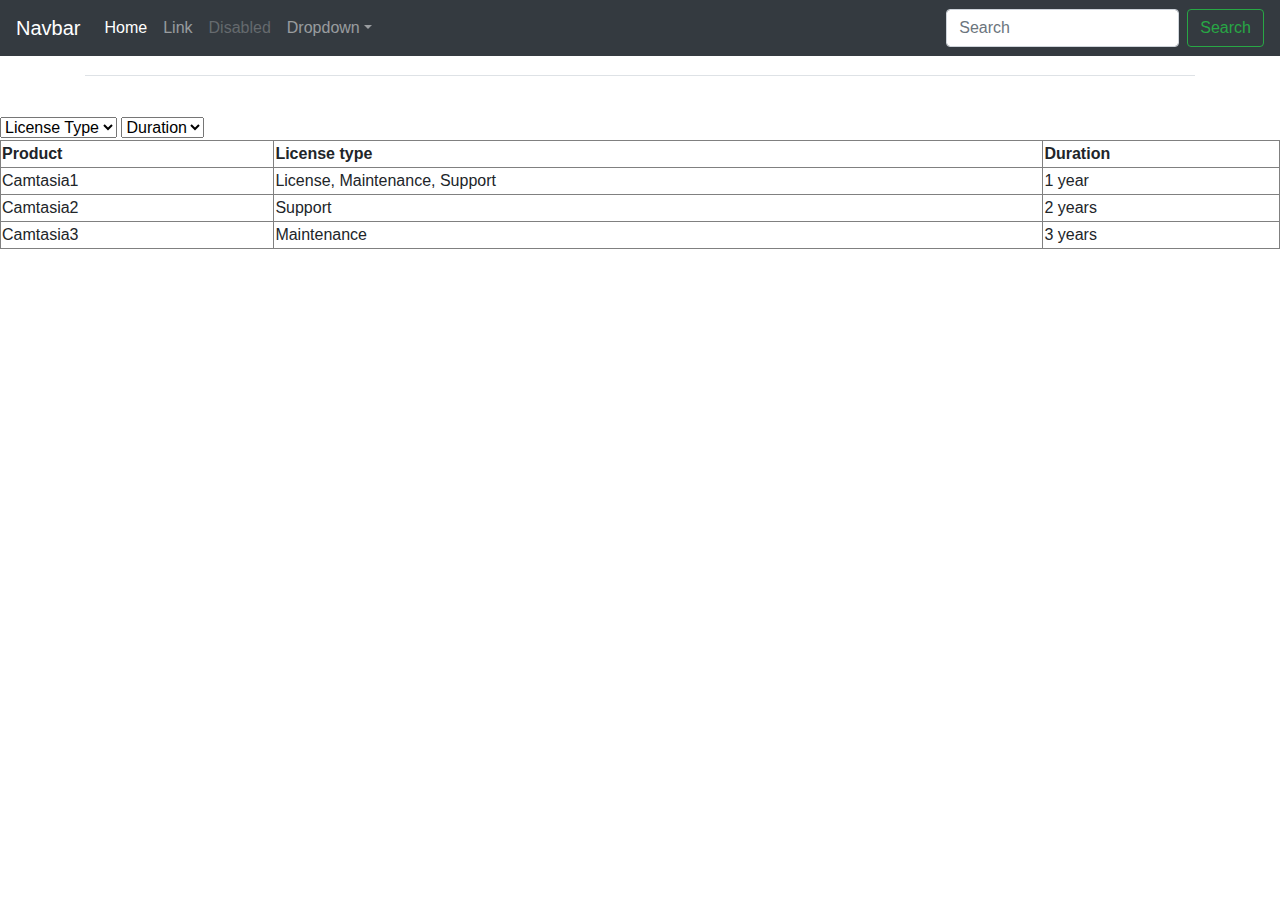
==== page2.html @ 84aade94 "index changed" ====
<!doctype html>
<html lang="en">
  <head>
    <meta charset="utf-8">
    <meta name="viewport" content="width=device-width, initial-scale=1, shrink-to-fit=no">
    <meta name="description" content="">
    <meta name="author" content="">
    <link rel="icon" href="/docs/4.0/assets/img/favicons/favicon.ico">

    <title>Starter Template for Bootstrap</title>

    <link rel="canonical" href="https://getbootstrap.com/docs/4.0/examples/starter-template/">

    <!-- Bootstrap core CSS -->
    <link rel="stylesheet" href="https://cdn.jsdelivr.net/npm/bootstrap@4.0.0/dist/css/bootstrap.min.css" integrity="sha384-Gn5384xqQ1aoWXA+058RXPxPg6fy4IWvTNh0E263XmFcJlSAwiGgFAW/dAiS6JXm" crossorigin="anonymous">

    <!-- Custom styles for this template -->
    <link href="starter-template.css" rel="stylesheet">
  </head>

  <body>

    <nav class="navbar navbar-expand-md navbar-dark bg-dark fixed-top">
      <a class="navbar-brand" href="#">Navbar</a>
      <button class="navbar-toggler" type="button" data-toggle="collapse" data-target="#navbarsExampleDefault" aria-controls="navbarsExampleDefault" aria-expanded="false" aria-label="Toggle navigation">
        <span class="navbar-toggler-icon"></span>
      </button>

      <div class="collapse navbar-collapse" id="navbarsExampleDefault">
        <ul class="navbar-nav mr-auto">
          <li class="nav-item active">
            <a class="nav-link" href="#">Home <span class="sr-only">(current)</span></a>
          </li>
          <li class="nav-item">
            <a class="nav-link" href="#">Link</a>
          </li>
          <li class="nav-item">
            <a class="nav-link disabled" href="#">Disabled</a>
          </li>
          <li class="nav-item dropdown">
            <a class="nav-link dropdown-toggle" href="http://example.com" id="dropdown01" data-toggle="dropdown" aria-haspopup="true" aria-expanded="false">Dropdown</a>
            <div class="dropdown-menu" aria-labelledby="dropdown01">
              <a class="dropdown-item" href="#">Action</a>
              <a class="dropdown-item" href="#">Another action</a>
              <a class="dropdown-item" href="#">Something else here</a>
            </div>
          </li>
        </ul>
        <form class="form-inline my-2 my-lg-0">
          <input class="form-control mr-sm-2" type="text" placeholder="Search" aria-label="Search">
          <button class="btn btn-outline-success my-2 my-sm-0" type="submit">Search</button>
        </form>
      </div>
    </nav>

    <main role="main" class="container">

      <div class="starter-template">
<table class="table table-hover">
    <thead>
        <th></th><th></th><th></th>
    </thead>
    
    <tbody>
        <tr data-toggle="collapse" data-target="#accordion" class="clickable">
            <td>Some Stuff</td>
            <td>Some more stuff</td>
            <td>And some more</td>
        </tr>
        <tr>
            <td colspan="3">
                <div id="accordion" class="collapse">Hidden by default</div>
            </td>
        </tr>
    </tbody>
</table>
      </div>

    </main><!-- /.container -->

    <!-- Bootstrap core JavaScript
    ================================================== -->
    <!-- Placed at the end of the document so the pages load faster -->
   <script src="https://code.jquery.com/jquery-3.2.1.slim.min.js" integrity="sha384-KJ3o2DKtIkvYIK3UENzmM7KCkRr/rE9/Qpg6aAZGJwFDMVNA/GpGFF93hXpG5KkN" crossorigin="anonymous"></script>
<script src="https://cdn.jsdelivr.net/npm/popper.js@1.12.9/dist/umd/popper.min.js" integrity="sha384-ApNbgh9B+Y1QKtv3Rn7W3mgPxhU9K/ScQsAP7hUibX39j7fakFPskvXusvfa0b4Q" crossorigin="anonymous"></script>
<script src="https://cdn.jsdelivr.net/npm/bootstrap@4.0.0/dist/js/bootstrap.min.js" integrity="sha384-JZR6Spejh4U02d8jOt6vLEHfe/JQGiRRSQQxSfFWpi1MquVdAyjUar5+76PVCmYl" crossorigin="anonymous"></script><script src="https://code.jquery.com/jquery-3.2.1.slim.min.js" integrity="sha384-KJ3o2DKtIkvYIK3UENzmM7KCkRr/rE9/Qpg6aAZGJwFDMVNA/GpGFF93hXpG5KkN" crossorigin="anonymous"></script>
<script src="https://cdn.jsdelivr.net/npm/popper.js@1.12.9/dist/umd/popper.min.js" integrity="sha384-ApNbgh9B+Y1QKtv3Rn7W3mgPxhU9K/ScQsAP7hUibX39j7fakFPskvXusvfa0b4Q" crossorigin="anonymous"></script>
<script src="https://cdn.jsdelivr.net/npm/bootstrap@4.0.0/dist/js/bootstrap.min.js" integrity="sha384-JZR6Spejh4U02d8jOt6vLEHfe/JQGiRRSQQxSfFWpi1MquVdAyjUar5+76PVCmYl" crossorigin="anonymous"></script>
  </body>
</html>

   <!-- IE Support -->
   <script>
     if (/MSIE \d|Trident.*rv:/.test(navigator.userAgent)) document.write('<script src="./assets/vendor/babel-polyfill/dist/polyfill.js"><\/script>');
   </script>

  
   <!-- JS Plugins Init. -->
  <script>
    $(document).on('ready', function () {
      // INITIALIZATION OF HEADER
      // =======================================================
      var header = new HSHeader($('#header')).init();

      // INITIALIZATION OF MEGA MENU
      // =======================================================
      var megaMenu = new HSMegaMenu($('.js-mega-menu'), {
        desktop: {
          position: 'left'
        }
      }).init();

      // INITIALIZATION OF TEXT ANIMATION (TYPING)
      // =======================================================
      var typed = $.HSCore.components.HSTyped.init(".js-text-animation");

      // INITIALIZATION OF SLICK CAROUSEL
      // =======================================================
      $('.js-slick-carousel').each(function() {
        var slickCarousel = $.HSCore.components.HSSlickCarousel.init($(this));
      });

      // INITIALIZATION OF UNFOLD
      // =======================================================
      var unfold = new HSUnfold('.js-hs-unfold-invoker').init();

      // INITIALIZATION OF UNFOLD
      // =======================================================
      $('.js-hs-search-unfold-invoker').each(function() {
        var searchUnfold = new HSUnfold($(this), {
          afterOpen: function() {
            $('#searchSlideDownControl').focus();
          }
        }).init();
      });

      // INITIALIZATION OF AOS
      // =======================================================
      AOS.init({
        duration: 650,
        once: true
      });

      // INITIALIZATION OF FORM VALIDATION
      // =======================================================
      $('.js-validate').each(function() {
        $.HSCore.components.HSValidation.init($(this), {
          rules: {
            confirmPassword: {
              equalTo: '#signupPassword'
            }
          }
        });
      });

      // INITIALIZATION OF SHOW ANIMATIONS
      // =======================================================
      $('.js-animation-link').each(function () {
        var showAnimation = new HSShowAnimation($(this)).init();
      });

      // INITIALIZATION OF FANCYBOX
      // =======================================================
      $('.js-fancybox').each(function () {
        var fancybox = $.HSCore.components.HSFancyBox.init($(this));
      });

      // INITIALIZATION OF COUNTER
      // =======================================================
      $('.js-counter').each(function() {
        var counter = new HSCounter($(this)).init();
      });
    
      // INITIALIZATION OF GO TO
      // =======================================================
      $('.js-go-to').each(function () {
        var goTo = new HSGoTo($(this)).init();
      });

      // INITIALIZATION OF KUTE.JS
      //=========================================================
      var morphTween1 = KUTE.fromTo('#Vector1', {path: '#Vector1'}, {path: '#Vector2'}, {
        duration: 2000, easing: 'easingCubicOut'
      }).start();
      var morphTween2 = KUTE.fromTo('#Vector1', {path: '#Vector2'}, {path: '#Vector3'}, {
        duration: 2000, delay: 500 , easing: 'easingCubicOut'
      });
      var morphTween3 = KUTE.fromTo('#Vector1', {path: '#Vector3'}, {path: '#Vector4'}, {
        duration: 2000, delay: 500, easing: 'easingCubicOut'
      });
      var morphTween4 = KUTE.fromTo('#Vector1', {path: '#Vector4'}, {path: '#Vector5'}, {
        duration: 2000, delay: 500, easing: 'easingCubicOut'
      });
      var morphTween5 = KUTE.fromTo('#Vector1', {path: '#Vector5'}, {path: '#Vector1'}, {
        duration: 2000, delay: 500, easing: 'easingCubicOut'
      });

      try{
          morphTween1.chain(morphTween2);
          morphTween2.chain(morphTween3);
          morphTween3.chain(morphTween4);
          morphTween4.chain(morphTween5);
          morphTween5.chain(morphTween1);
        }catch(e){
          console.error(e+"TweenBase doesn\'t support chain method")
        }

    });
  </script>

</body>
</html>

<script type="text/javascript" src="https://ajax.googleapis.com/ajax/libs/jquery/1.8.3/jquery.min.js"></script>
<script type="text/javascript">
    $(document).ready(function () {
        $("#ddlProductName,#ddlDuration").on("change", function () {
            var ProductName = $('#ddlProductName').find("option:selected").val();
            var duration = $('#ddlDuration').find("option:selected").val();
            SearchData(ProductName, duration)
        });
    });
    function SearchData(ProductName, duration) {
        if (ProductName.toUpperCase() == 'ALL' && duration.toUpperCase() == 'ALL') {
            $('#table11 tbody tr').show();
        } else {
            $('#table11 tbody tr:has(td)').each(function () {
                var rowProductName = $.trim($(this).find('td:eq(0)').text());
                var rowduration = $.trim($(this).find('td:eq(2)').text());
                if (ProductName.toUpperCase() != 'ALL' && duration.toUpperCase() != 'ALL') {
                    if (rowProductName.toUpperCase() == ProductName.toUpperCase() && rowduration == duration) {
                        $(this).show();
                    } else {
                        $(this).hide();
                    }
                } else if ($(this).find('td:eq(0)').text() != '' || $(this).find('td:eq(0)').text() != '') {
                    if (ProductName != 'all') {
                        if (rowProductName.toUpperCase() == ProductName.toUpperCase()) {
                            $(this).show();
                        } else {
                            $(this).hide();
                        }
                    }
                    if (duration != 'all') {
                        if (rowduration == duration) {
                            $(this).show();
                        }
                        else {
                            $(this).hide();
                        }
                    }
                }
 
            });
        }
    }
</script>
<select class="cl_ProductName" id="ddlProductName">
    <option value="all">License Type </option>
    <option value="License">License</option>
    <option value="Maintenance">Maintenance</option>
    <option value="Support">Support</option>
     <option value="Camtasia1">Camtasia2</option>
</select>
<select class="cl_duration" id="ddlDuration">
    <option value="all">Duration </option>
    <option value="1 year">1 year</option>
    <option value="2 years">2 years</option>
    <option value="3 years">3 years</option>
</select>
<table style="width: 100%" id="table11" border="1">
    <tr>
        <th>Product</th>
        <th>License type</th>
        <th>Duration</th>
    </tr>
    <tr>
        <td>Camtasia1</td>
        <td>License, Maintenance, Support</td>
        <td>1 year</td>
    </tr>
    <tr>
        <td>Camtasia2</td>
        <td>Support</td>
        <td>2 years</td>
    </tr>
        <tr>
        <td>Camtasia3</td>
        <td>Maintenance</td>
        <td>3 years</td>
    </tr>
</table>
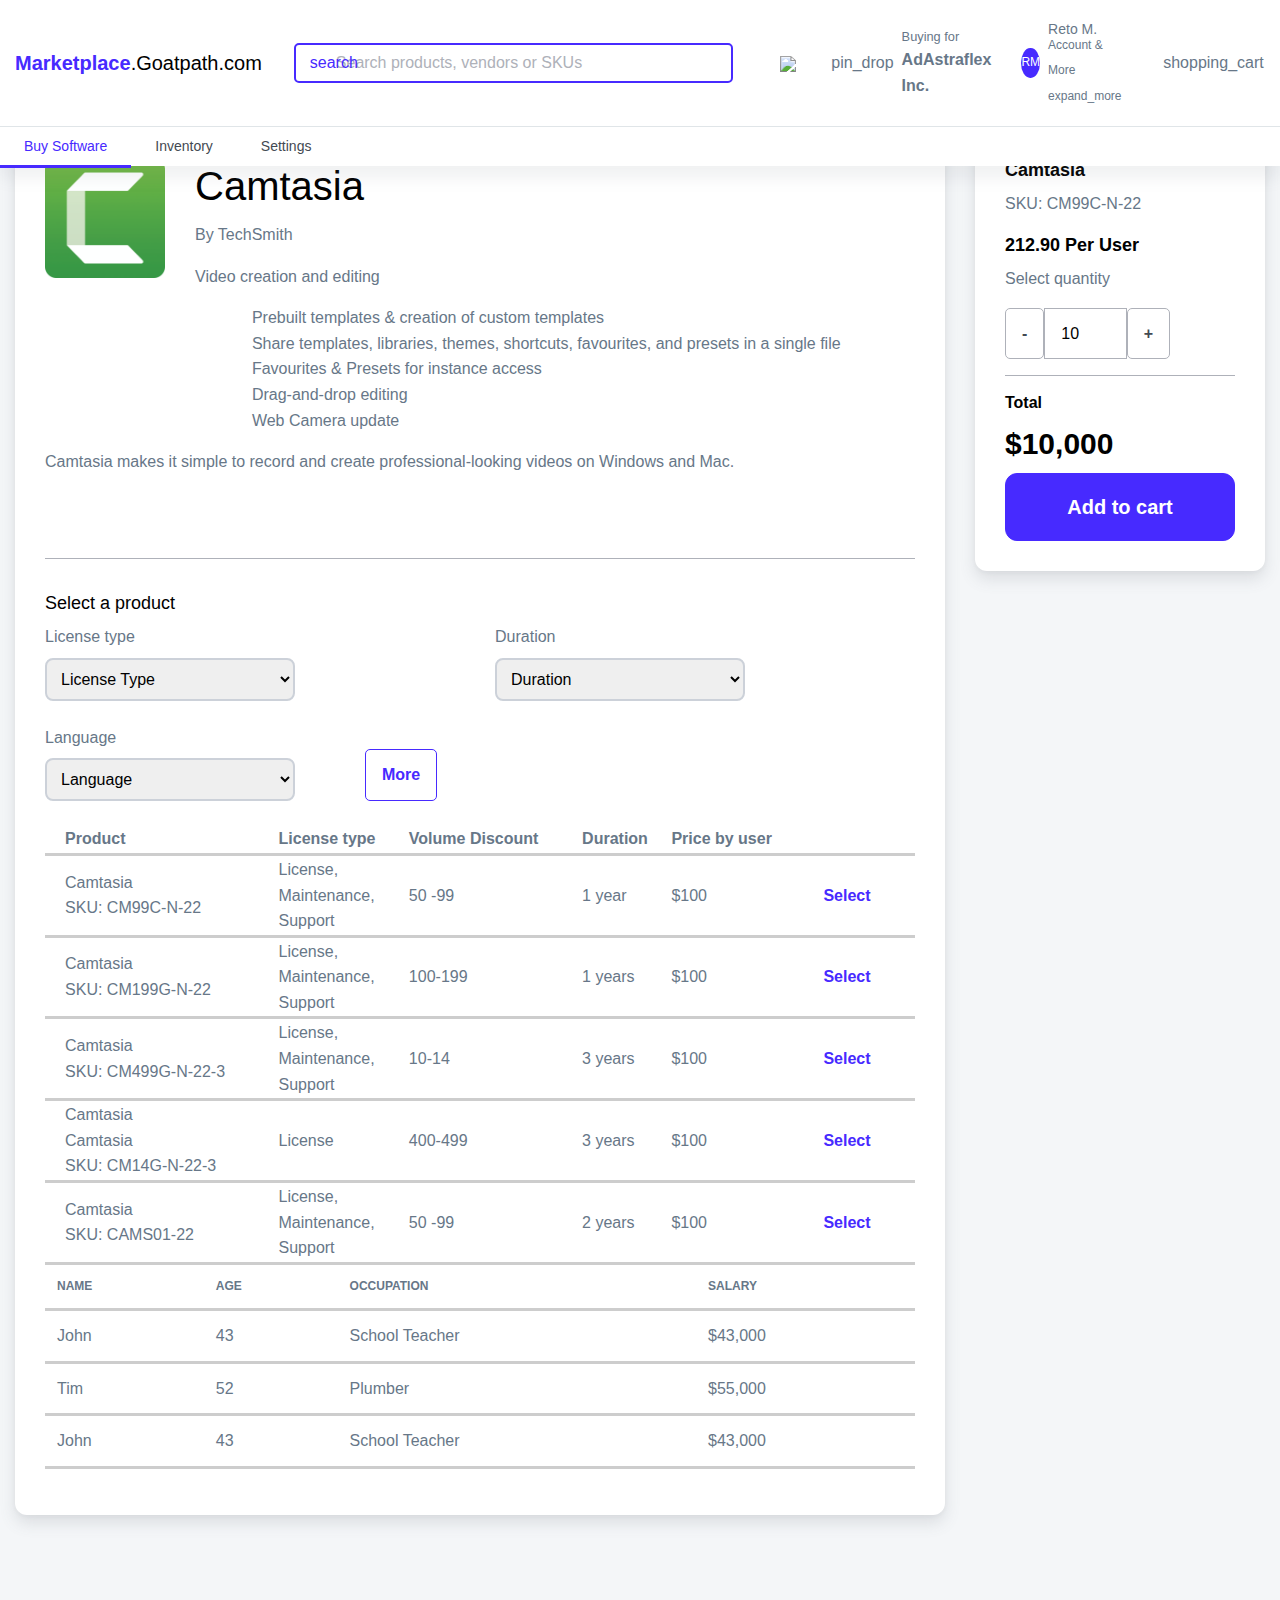
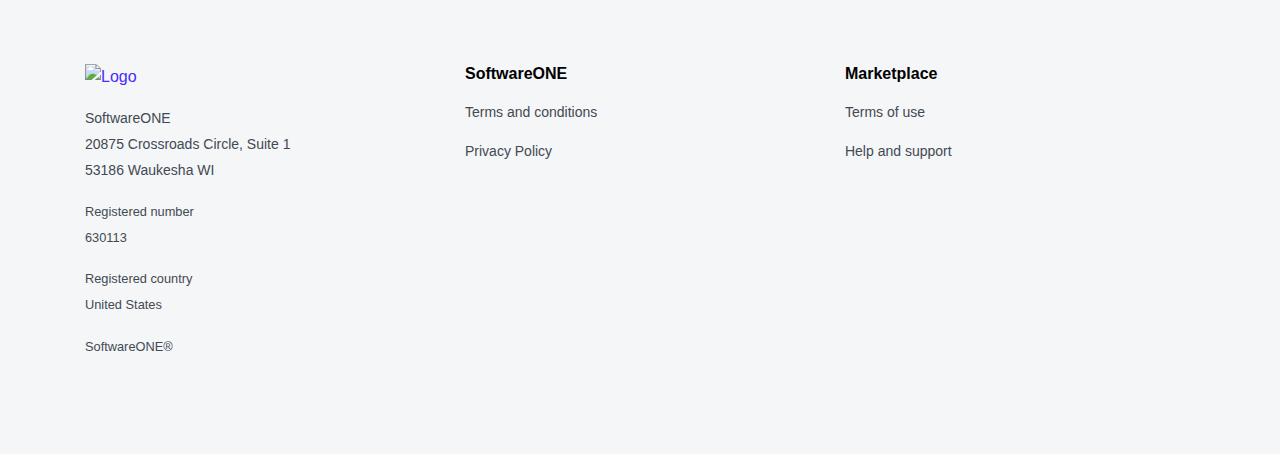
==== commit 626e9c90: "selction added" ====
--- a/page2.html
+++ b/page2.html
@@ -17,78 +17,470 @@
 
     <!-- Custom styles for this template -->
     <link href="starter-template.css" rel="stylesheet">
+      <link rel="stylesheet" href="./assets/css/cat.css">
+        <link rel="stylesheet" href="./assets/css/vendor.min.css">
+          <link rel="stylesheet" href="./assets/css/theme.min.css?v=1.0">
   </head>
 
+
   <body>
-
-    <nav class="navbar navbar-expand-md navbar-dark bg-dark fixed-top">
-      <a class="navbar-brand" href="#">Navbar</a>
-      <button class="navbar-toggler" type="button" data-toggle="collapse" data-target="#navbarsExampleDefault" aria-controls="navbarsExampleDefault" aria-expanded="false" aria-label="Toggle navigation">
-        <span class="navbar-toggler-icon"></span>
-      </button>
-
-      <div class="collapse navbar-collapse" id="navbarsExampleDefault">
-        <ul class="navbar-nav mr-auto">
-          <li class="nav-item active">
-            <a class="nav-link" href="#">Home <span class="sr-only">(current)</span></a>
-          </li>
-          <li class="nav-item">
-            <a class="nav-link" href="#">Link</a>
-          </li>
-          <li class="nav-item">
-            <a class="nav-link disabled" href="#">Disabled</a>
-          </li>
-          <li class="nav-item dropdown">
-            <a class="nav-link dropdown-toggle" href="http://example.com" id="dropdown01" data-toggle="dropdown" aria-haspopup="true" aria-expanded="false">Dropdown</a>
-            <div class="dropdown-menu" aria-labelledby="dropdown01">
-              <a class="dropdown-item" href="#">Action</a>
-              <a class="dropdown-item" href="#">Another action</a>
-              <a class="dropdown-item" href="#">Something else here</a>
+ <header id="header" class="header header-sticky-top-lg shadow-sm"
+            data-hs-header-options='{
+              "fixMoment": 1000,
+              "fixEffect": "slide"
+            }'>
+      <div class="header-section pt-2">
+  
+        <div id="logoAndNav" class="container-fluid">
+          <!-- Nav -->
+          <nav class="js-mega-menu navbar navbar-expand-lg">
+            <!-- Logo -->
+            <a class="navbar-brand" href="./index.html" aria-label="Marketplace.Goatpath.com">
+              <strong>Marketplace</strong><span class="text-dark">.Goatpath.com</span>
+            </a>
+            <!-- End Logo -->
+      
+            <!-- responsive menu -->
+            <div class="navbar-nav-wrap-content">
+              <!-- Responsive Toggle Button -->
+              <button type="button" class="navbar-toggler btn btn-icon btn-sm rounded-circle ml-2"
+                    aria-label="Toggle navigation"
+                    aria-expanded="false"
+                    aria-controls="navBar"
+                    data-toggle="collapse"
+                    data-target="#navBar">
+              <span class="navbar-toggler-default">
+                <svg width="14" height="14" viewBox="0 0 18 18" xmlns="http://www.w3.org/2000/svg">
+                  <path fill="currentColor" d="M17.4,6.2H0.6C0.3,6.2,0,5.9,0,5.5V4.1c0-0.4,0.3-0.7,0.6-0.7h16.9c0.3,0,0.6,0.3,0.6,0.7v1.4C18,5.9,17.7,6.2,17.4,6.2z M17.4,14.1H0.6c-0.3,0-0.6-0.3-0.6-0.7V12c0-0.4,0.3-0.7,0.6-0.7h16.9c0.3,0,0.6,0.3,0.6,0.7v1.4C18,13.7,17.7,14.1,17.4,14.1z"/>
+                </svg>
+              </span>
+              <span class="navbar-toggler-toggled">
+                <svg width="14" height="14" viewBox="0 0 18 18" xmlns="http://www.w3.org/2000/svg">
+                  <path fill="currentColor" d="M11.5,9.5l5-5c0.2-0.2,0.2-0.6-0.1-0.9l-1-1c-0.3-0.3-0.7-0.3-0.9-0.1l-5,5l-5-5C4.3,2.3,3.9,2.4,3.6,2.6l-1,1 C2.4,3.9,2.3,4.3,2.5,4.5l5,5l-5,5c-0.2,0.2-0.2,0.6,0.1,0.9l1,1c0.3,0.3,0.7,0.3,0.9,0.1l5-5l5,5c0.2,0.2,0.6,0.2,0.9-0.1l1-1 c0.3-0.3,0.3-0.7,0.1-0.9L11.5,9.5z"/>
+                </svg>
+              </span>
+              </button>
+              <!-- End Responsive Toggle Button -->
             </div>
-          </li>
-        </ul>
-        <form class="form-inline my-2 my-lg-0">
-          <input class="form-control mr-sm-2" type="text" placeholder="Search" aria-label="Search">
-          <button class="btn btn-outline-success my-2 my-sm-0" type="submit">Search</button>
-        </form>
+            <!-- End responsive menu -->
+        
+            <!-- Search -->
+            <div class="input-group input-group-merge mx-5">
+              <span class="input-group-prepend input-group-text">
+                <span class="material-symbols-outlined">
+                  search
+                  </span>
+              </span>
+              <input type="text" class="form-control" id="searchAppsForm" placeholder="Search products, vendors or SKUs" aria-label="Search for apps">
+            </div>
+            <!-- End Search -->
+      
+
+            <!-- Navigation -->
+            <div id="navBar" class="collapse navbar-collapse" style="min-width:500px">
+              <div class="navbar-body header-abs-top-inner">
+                <ul class="navbar-nav">
+                  <li class="navbar-nav-item">
+                    <a class="nav-link"><span class="flag-icon flag-icon-us">
+                      <img src="https://marketplace-microapps-prod.azureedge.net/swo-marketplace-header/117c302b2663440b32e1.svg" />
+                    </span></a>
+                
+                  </li>
+                  <li class="navbar-nav-item">
+                    <a class="js-hs-unfold-invoker nav-link nav-link-toggle" href="javascript:;" data-toggle="modal" data-target="#addressModal">
+                      <span class="material-symbols-outlined">pin_drop</span>
+                      <span class="ml-2">
+                        <small class="d-block">Buying for</small>
+                        <strong>AdAstraflex Inc.</strong>
+                      </span>
+                    </a>
+               
+                  </li>
+                  <li class="hs-has-sub-menu navbar-nav-item">
+                    <a id="companyMegaMenu" class="hs-mega-menu-invoker nav-link nav-link-toggle "
+                      href="javascript:;" aria-haspopup="true" aria-expanded="false" aria-labelledby="companySubMenu">
+                      <span class="avatar avatar-xs avatar-primary avatar-circle">
+                        <span class="avatar-initials">RM</span>
+                      </span>
+                      <span class="ml-2">
+                        <span class="account-name">Reto M.</span>
+                        <small class="account-link">Account & More <span class="material-symbols-outlined">
+                          expand_more
+                          </span></small>
+                      </span>
+                      </a>
+
+                    <!-- Company - Submenu -->
+                    <div id="companySubMenu" class="hs-sub-menu dropdown-menu" aria-labelledby="companyMegaMenu" style="min-width: 230px;">
+                      <a class="dropdown-item " href="./orders.html">Orders</a>
+                      <a class="dropdown-item " href="./subscriptions.html">Subscriptions</a>
+                      <a class="dropdown-item " href="./business-settings.html">Business Settings</a>
+                      <div class="dropdown-divider"></div>
+                      <a class="dropdown-item" href="./log-out.html">Log out</a>
+                    </div>
+                    <!-- End Submenu -->
+                  </li>
+                  <li class="navbar-nav-item">
+                    <a class="nav-link"> <span class="material-symbols-outlined">shopping_cart</span></a>
+                  </li>
+            
+                </ul>
+              </div>
+            </div>
+            <!-- End Navigation -->
+          </nav>
+          <!-- End Nav -->
+        </div>
+
+        <div class="mp-tab-nav">
+          <ul class="nav nav-classic">
+            <li class="nav-item">
+              <a class="nav-link active" aria-current="page" href="./index.html">Buy Software</a>
+            </li>
+            <li class="nav-item">
+              <a class="nav-link " href="./inventory.html">Inventory</a>
+            </li>
+            <li class="nav-item">
+              <a class="nav-link " href="./settings.html">Settings</a>
+            </li>
+      
+          </ul>
+        </div>
       </div>
-    </nav>
-
-    <main role="main" class="container">
-
-      <div class="starter-template">
-<table class="table table-hover">
+    </header>
+
+
+  
+  <!-- ========== END HEADER ========== -->
+
+  <!-- ========== MAIN CONTENT ========== -->
+
+  <main id="content" role="main">
+    
+        <div class="container-fluid space-top-3 space-bottom-2">
+
+
+
+<div class="row">
+    <div class = "col-9">
+       <div class="card__standard">
+      <div class="row">
+        <div class="col-sm-2">
+          <img src="assets/img/camtasia.png" class="card-logo w-100 p-15">
+        </div>
+        <div class="col-sm-10">
+          <h1 class="">Camtasia</h3>
+          <p>By TechSmith</p>
+          <p>Video creation and editing</p>
+            <ul class="fa-ul">
+    <li><i class="fas fa-check"></i> Prebuilt templates & creation of custom templates</li>
+    <li><i class="fas fa-check"></i> Share templates, libraries, themes, shortcuts, favourites, and presets in a single file</li>
+    <li><i class="fas fa-check"></i> Favourites & Presets for instance access </li>
+    <li><i class="fas fa-check"></i> Drag-and-drop editing</li>
+     <li><i class="fas fa-check"></i> Web Camera update</li>
+  </ul>
+  </div>
+  </div>
+<div class ="row">
+<div class="col-12">
+     <p>Camtasia makes it simple to record and create professional-looking videos on Windows and Mac.</p><br></br>
+     <hr></hr>
+          <h4 class="mt-5 mb-15">Select a product</h4>
+          <div class="row">
+            <div class="col-12">
+              <div class = "row" style ="align-items: center;">
+              <div class = "col">
+                  <div class="form-group">
+      <label for="">License type</label>
+<select class="cl_ProductName" id="ddlProductName">
+    <option value="all">License Type </option>
+    <option value="License">License</option>
+    <option value="Maintenance">Maintenance</option>
+    <option value="Support">Support</option>
+    <option value = "License, Maintenance, Support">License,Maintenance, Support</option>
+</select>
+    </div>
+</div>
+<div class = "col">
+    <div class="form-group">
+      <label for="">Duration</label>
+<select class="cl_duration" id="ddlDuration">
+    <option value="all">Duration </option>
+    <option value="1 year">1 year</option>
+    <option value="2 years">2 years</option>
+    <option value="3 years">3 years</option>
+        <option value="Support">Support</option>
+</select>
+    </div>
+</div>
+<div class = "col">
+    <div class="form-group">
+      <label for="">Language</label>
+<select class="cl_language" id="ddlLanguage">
+    <option value="all">Language </option>
+    <option value="Multilingual">Multilingual</option>
+    <option value="English">English</option>
+    <option value="French">French</option>
+        <option value="Spanish">Spanish</option>     
+</select>
+    </div>
+    </div>
+
+<div class = "col">
+<div class="dropdown">
+  <button type="button" class="btn btn-outline-primary" data-toggle="dropdown">
+   More
+  </button>
+  <div class="dropdown-menu">
+    <a class="dropdown-item" id="showOperatingsystem" href="#">Operating system</a>
+    <a class="dropdown-item" id="showVersion"  href="#">Version</a>
+  </div>
+</div>
+    </div>
+    <div class = "col">
+        <div class="form-group" id ="operate" style="display:none">
+      <label for="">Operating system</label>
+<select class="cl_operating" id="ddlOperating">
+    <option value="all">Language </option>
+    <option value="Multilingual">Mac</option>
+    <option value="English">Windows</option>  
+</select>
+    </div>
+    </div>
+        <div class = "col">
+            <div class="form-group" id ="version" style="display:none">
+       <label for="">Version</label>
+<select class="cl_version" id="ddlVersion">
+    <option value="all">all</option>
+    <option value="2022">2022</option>
+    <option value="2023">2023</option>  
+</select>
+    </div>
+    </div>
+</div>
+<table style="width: 100%" id="table11">
+    <tr>
+      <th></th>
+        <th>Product</th>
+        <th>License type</th>
+        <th>Volume Discount</th>
+        <th>Duration</th>
+        <th>Price by user</th>
+        <th></th>
+        <th style ="display: none">Language</th>
+        <th style ="display: none">Version</th>
+    </tr>
+    <tr>
+        <td><i class="fas fa-chevron-down"></i></td>
+        <td>Camtasia<br>SKU: CM99C-N-22</td>
+        <td>License, <br>Maintenance, <br>Support</td>
+         <td>50 -99</td>
+        <td>1 year</td>
+        <td>$100</td>
+        <td><button type="button" id ="buttontable" class="btn btn-link">Select</button></td>
+          <td  style ="display: none">English</td>
+         <td  style ="display: none">2022</td>
+    </tr>
+        <tr>
+        <td><i class="fas fa-chevron-down"></i></td>
+        <td>Camtasia<br>SKU: CM199G-N-22</td>
+        <td>License, <br>Maintenance, <br>Support</td>
+         <td>100-199</td>
+        <td>1 years</td>
+        <td>$100</td>
+        <td><button type="button" class="btn btn-link">Select</button></td>
+          <td  style ="display: none">French</td>
+              <td style ="display: none">2022</td> 
+    </tr>
+            <tr>
+        <td><i class="fas fa-chevron-down"></i></td>
+        <td>Camtasia<br>SKU: CM499G-N-22-3</td>
+        <td>License, <br>Maintenance, <br>Support</td>
+         <td>10-14</td>
+        <td>3 years</td>
+        <td>$100</td>
+        <td><button type="button" class="btn btn-link">Select</button></td>
+          <td  style ="display: none">French</td>
+              <td style ="display: none">2023</td> 
+    </tr>
+                <tr>
+        <td><i class="fas fa-chevron-down"></i></td>
+        <td>Camtasia<br>Camtasia<br>SKU: CM14G-N-22-3</td>
+        <td>License</td>
+         <td>400-499</td>
+        <td>3 years</td>
+        <td>$100</td>
+        <td><button type="button" class="btn btn-link">Select</button></td>
+          <td  style ="display: none">Spanish</td>
+              <td style ="display: none">2023</td> 
+    </tr>
+                    <tr>
+        <td><i class="fas fa-chevron-down"></i></td>
+        <td>Camtasia<br>SKU: CAMS01-22</td>
+        <td>License, <br>Maintenance, <br>Support</td>
+         <td>50 -99</td>
+        <td>2 years</td>
+        <td>$100</td>
+        <td><button type="button" class="btn btn-link">Select</button></td>
+          <td  style ="display: none">French</td>
+              <td style ="display: none">2022</td> 
+    </tr>
+</table>
+  <table id="infoTable" class="table table-fixed table-condensed">
     <thead>
-        <th></th><th></th><th></th>
+      <tr>
+        <th class="col-xs-3">Name</th>
+        <th class="col-xs-3">Age</th>
+        <th class="col-xs-6">Occupation</th>
+        <th class="col-xs-6">Salary</th>
+      </tr>
     </thead>
-    
     <tbody>
-        <tr data-toggle="collapse" data-target="#accordion" class="clickable">
-            <td>Some Stuff</td>
-            <td>Some more stuff</td>
-            <td>And some more</td>
-        </tr>
-        <tr>
-            <td colspan="3">
-                <div id="accordion" class="collapse">Hidden by default</div>
-            </td>
-        </tr>
+      <tr class="clickableRow">
+        <td class="col-xs-3">John</td>
+        <td class="col-xs-3">43</td>
+        <td class="col-xs-6">School Teacher</td>
+        <td class="col-xs-6">$43,000</td>
+      </tr>
+      <tr class="clickableRow">
+        <td class="col-xs-3">Tim</td>
+        <td class="col-xs-3">52</td>
+        <td class="col-xs-6">Plumber</td>
+        <td class="col-xs-6">$55,000</td>
+      </tr>
+      <tr class="clickableRow">
+        <td class="col-xs-3">John</td>
+        <td class="col-xs-3">43</td>
+        <td class="col-xs-6">School Teacher</td>
+        <td class="col-xs-6">$43,000</td>
+      </tr>
     </tbody>
-</table>
+  </table>
+
+
+            </div>
+          </div>
+          </div>
+          </div>
+          </div>
+</div>
+    <div class = "col-3"><div class="card__standard">
+      <h4 class=""><b>Camtasia</b></h4>
+      <p class="">SKU: CM99C-N-22</p>
+      <h4 class=""><b>212.90 Per User</b></h4>
+      <p>Select quantity</p>
+      <div class="row mt-3 align-items-center">
+        <div class="col-sm-9">
+
+
+                                        <div class="input-group">
+                                    <span class="input-group-btn">
+                                        <button type="button" class="btn btn-outline-secondary quantity-left-minus btn btn-number"  data-type="minus" data-field="">
+                                         -
+                                        </button>
+                                    </span>
+                                    <input type="text" id="quantity" name="quantity" class="form-control input-number" value="10" min="1" max="100">
+                                    <span class="input-group-btn">
+                                        <button type="button" class="btn btn-outline-secondary quantity-right-plus btn-number" data-type="plus" data-field="">
+                                            +
+                                        </button>
+                                    </span>
+                                </div>
+        </div>
       </div>
-
-    </main><!-- /.container -->
-
-    <!-- Bootstrap core JavaScript
-    ================================================== -->
-    <!-- Placed at the end of the document so the pages load faster -->
+      <hr class="hr" />
+            <h5 class=""><b>Total</b></h5>
+      <h2><b>$10,000</b></h2>
+<button type="button" class="btn btn-primary btn-lg btn-block">Add to cart</button>
+    </div></div>
+</div>
+        </div>
+
+
+   
+
+  </main>
+  <!-- ========== END MAIN CONTENT ========== -->
+
+  <!-- End Change Address Modal -->
+  <!-- ========== END SECONDARY CONTENTS ========== -->
+
+  <!-- ========== FOOTER ========== -->
+  <footer class="footer">
+    <div class="container space-2">
+      <div class="row mb-5">
+        <div class="col-lg-4 mb-5 mb-lg-0">
+          <!-- Logo -->
+          <a href="index.html" aria-label="Gaelchultúr">
+            <img class="brand" src="https://marketplace-microapps-prod.azureedge.net/swo-marketplace-footer/a355c943aa766905e90a.svg" alt="Logo">
+          </a>
+          <!-- End Logo -->
+        
+          <!-- Nav Link -->
+          <ul class="nav nav-sm nav-x-0 flex-column mt-3">
+            <li class="nav-item mb-3">
+              <span style="font-size: 0.875rem;">
+                SoftwareONE<br>
+                20875 Crossroads Circle, Suite 1<br>
+                53186 Waukesha WI
+              </span>
+            </li>
+            <li class="nav-item mb-3">
+              <small class="">Registered number<br>
+                630113</small>
+            </li>
+            <li class="nav-item mb-3">
+              <small class="">Registered country<br>
+                United States</small>
+            </li>
+            <li class="nav-item">
+              <small class="">SoftwareONE®</small>
+            </li>
+          </ul>
+          <!-- End Nav Link -->
+        </div>
+
+        <div class="col-lg-4 mb-5 mb-lg-0">
+          <h5 class="font-weight-bold">SoftwareONE</h5>
+          <!-- Nav Links -->
+          <ul class="nav nav-sm nav-x-0 flex-column">
+            <li class="nav-item"><a class="nav-link" href="#">Terms and conditions</a></li>
+            <li class="nav-item"><a class="nav-link" href="#">Privacy Policy</a></li>
+          </ul>
+          <!-- End Nav Links -->
+        </div>
+
+        <div class="col-md-4">
+          <h5 class="font-weight-bold">Marketplace</h5>
+          <!-- Nav Links -->
+          <ul class="nav nav-sm nav-x-0 flex-column">
+            <li class="nav-item"><a class="nav-link" href="#">Terms of use</a></li>
+            <li class="nav-item"><a class="nav-link" href="#">Help and support</a></li>
+          
+          </ul>
+          <!-- End Nav Links -->
+        </div>
+
+      
+      </div>
+    </div>
+  </footer>
+  <!-- ========== END FOOTER ========== -->
+
+
+ 
+
+   <!-- JS Implementing Plugins -->
+   <script src="./assets/js/vendor.min.js"></script>
+   <script src="./assets/vendor/hs-scroll-nav/dist/hs-scroll-nav.min.js"></script>
+
    <script src="https://code.jquery.com/jquery-3.2.1.slim.min.js" integrity="sha384-KJ3o2DKtIkvYIK3UENzmM7KCkRr/rE9/Qpg6aAZGJwFDMVNA/GpGFF93hXpG5KkN" crossorigin="anonymous"></script>
 <script src="https://cdn.jsdelivr.net/npm/popper.js@1.12.9/dist/umd/popper.min.js" integrity="sha384-ApNbgh9B+Y1QKtv3Rn7W3mgPxhU9K/ScQsAP7hUibX39j7fakFPskvXusvfa0b4Q" crossorigin="anonymous"></script>
 <script src="https://cdn.jsdelivr.net/npm/bootstrap@4.0.0/dist/js/bootstrap.min.js" integrity="sha384-JZR6Spejh4U02d8jOt6vLEHfe/JQGiRRSQQxSfFWpi1MquVdAyjUar5+76PVCmYl" crossorigin="anonymous"></script><script src="https://code.jquery.com/jquery-3.2.1.slim.min.js" integrity="sha384-KJ3o2DKtIkvYIK3UENzmM7KCkRr/rE9/Qpg6aAZGJwFDMVNA/GpGFF93hXpG5KkN" crossorigin="anonymous"></script>
-<script src="https://cdn.jsdelivr.net/npm/popper.js@1.12.9/dist/umd/popper.min.js" integrity="sha384-ApNbgh9B+Y1QKtv3Rn7W3mgPxhU9K/ScQsAP7hUibX39j7fakFPskvXusvfa0b4Q" crossorigin="anonymous"></script>
-<script src="https://cdn.jsdelivr.net/npm/bootstrap@4.0.0/dist/js/bootstrap.min.js" integrity="sha384-JZR6Spejh4U02d8jOt6vLEHfe/JQGiRRSQQxSfFWpi1MquVdAyjUar5+76PVCmYl" crossorigin="anonymous"></script>
-  </body>
-</html>
+
+   <!-- JS Front -->
+   <script src="./assets/js/theme.min.js"></script>
+
 
    <!-- IE Support -->
    <script>
@@ -96,145 +488,63 @@
    </script>
 
   
-   <!-- JS Plugins Init. -->
-  <script>
-    $(document).on('ready', function () {
-      // INITIALIZATION OF HEADER
-      // =======================================================
-      var header = new HSHeader($('#header')).init();
-
-      // INITIALIZATION OF MEGA MENU
-      // =======================================================
-      var megaMenu = new HSMegaMenu($('.js-mega-menu'), {
-        desktop: {
-          position: 'left'
-        }
-      }).init();
-
-      // INITIALIZATION OF TEXT ANIMATION (TYPING)
-      // =======================================================
-      var typed = $.HSCore.components.HSTyped.init(".js-text-animation");
-
-      // INITIALIZATION OF SLICK CAROUSEL
-      // =======================================================
-      $('.js-slick-carousel').each(function() {
-        var slickCarousel = $.HSCore.components.HSSlickCarousel.init($(this));
-      });
-
-      // INITIALIZATION OF UNFOLD
-      // =======================================================
-      var unfold = new HSUnfold('.js-hs-unfold-invoker').init();
-
-      // INITIALIZATION OF UNFOLD
-      // =======================================================
-      $('.js-hs-search-unfold-invoker').each(function() {
-        var searchUnfold = new HSUnfold($(this), {
-          afterOpen: function() {
-            $('#searchSlideDownControl').focus();
-          }
-        }).init();
-      });
-
-      // INITIALIZATION OF AOS
-      // =======================================================
-      AOS.init({
-        duration: 650,
-        once: true
-      });
-
-      // INITIALIZATION OF FORM VALIDATION
-      // =======================================================
-      $('.js-validate').each(function() {
-        $.HSCore.components.HSValidation.init($(this), {
-          rules: {
-            confirmPassword: {
-              equalTo: '#signupPassword'
-            }
-          }
-        });
-      });
-
-      // INITIALIZATION OF SHOW ANIMATIONS
-      // =======================================================
-      $('.js-animation-link').each(function () {
-        var showAnimation = new HSShowAnimation($(this)).init();
-      });
-
-      // INITIALIZATION OF FANCYBOX
-      // =======================================================
-      $('.js-fancybox').each(function () {
-        var fancybox = $.HSCore.components.HSFancyBox.init($(this));
-      });
-
-      // INITIALIZATION OF COUNTER
-      // =======================================================
-      $('.js-counter').each(function() {
-        var counter = new HSCounter($(this)).init();
-      });
-    
-      // INITIALIZATION OF GO TO
-      // =======================================================
-      $('.js-go-to').each(function () {
-        var goTo = new HSGoTo($(this)).init();
-      });
-
-      // INITIALIZATION OF KUTE.JS
-      //=========================================================
-      var morphTween1 = KUTE.fromTo('#Vector1', {path: '#Vector1'}, {path: '#Vector2'}, {
-        duration: 2000, easing: 'easingCubicOut'
-      }).start();
-      var morphTween2 = KUTE.fromTo('#Vector1', {path: '#Vector2'}, {path: '#Vector3'}, {
-        duration: 2000, delay: 500 , easing: 'easingCubicOut'
-      });
-      var morphTween3 = KUTE.fromTo('#Vector1', {path: '#Vector3'}, {path: '#Vector4'}, {
-        duration: 2000, delay: 500, easing: 'easingCubicOut'
-      });
-      var morphTween4 = KUTE.fromTo('#Vector1', {path: '#Vector4'}, {path: '#Vector5'}, {
-        duration: 2000, delay: 500, easing: 'easingCubicOut'
-      });
-      var morphTween5 = KUTE.fromTo('#Vector1', {path: '#Vector5'}, {path: '#Vector1'}, {
-        duration: 2000, delay: 500, easing: 'easingCubicOut'
-      });
-
-      try{
-          morphTween1.chain(morphTween2);
-          morphTween2.chain(morphTween3);
-          morphTween3.chain(morphTween4);
-          morphTween4.chain(morphTween5);
-          morphTween5.chain(morphTween1);
-        }catch(e){
-          console.error(e+"TweenBase doesn\'t support chain method")
-        }
-
-    });
-  </script>
 
 </body>
 </html>
 
+ <!-- JS Implementing Plugins -->
+   <script src="./assets/js/vendor.min.js"></script>
+   <script src="./assets/vendor/hs-scroll-nav/dist/hs-scroll-nav.min.js"></script>
+
+   <script src="https://code.jquery.com/jquery-3.2.1.slim.min.js" integrity="sha384-KJ3o2DKtIkvYIK3UENzmM7KCkRr/rE9/Qpg6aAZGJwFDMVNA/GpGFF93hXpG5KkN" crossorigin="anonymous"></script>
+<script src="https://cdn.jsdelivr.net/npm/popper.js@1.12.9/dist/umd/popper.min.js" integrity="sha384-ApNbgh9B+Y1QKtv3Rn7W3mgPxhU9K/ScQsAP7hUibX39j7fakFPskvXusvfa0b4Q" crossorigin="anonymous"></script>
+<script src="https://cdn.jsdelivr.net/npm/bootstrap@4.0.0/dist/js/bootstrap.min.js" integrity="sha384-JZR6Spejh4U02d8jOt6vLEHfe/JQGiRRSQQxSfFWpi1MquVdAyjUar5+76PVCmYl" crossorigin="anonymous"></script><script src="https://code.jquery.com/jquery-3.2.1.slim.min.js" integrity="sha384-KJ3o2DKtIkvYIK3UENzmM7KCkRr/rE9/Qpg6aAZGJwFDMVNA/GpGFF93hXpG5KkN" crossorigin="anonymous"></script>
+
+   <!-- JS Front -->
+   <script src="./assets/js/theme.min.js"></script>
+
+
+   <!-- IE Support -->
+   <script>
+     if (/MSIE \d|Trident.*rv:/.test(navigator.userAgent)) document.write('<script src="./assets/vendor/babel-polyfill/dist/polyfill.js"><\/script>');
+     $('#infoTable').on('click', 'tbody tr', function(event) {
+  $(this).addClass('highlight').siblings().removeClass('highlight');
+});
+   </script>
 <script type="text/javascript" src="https://ajax.googleapis.com/ajax/libs/jquery/1.8.3/jquery.min.js"></script>
 <script type="text/javascript">
+
+
+
+
+
     $(document).ready(function () {
-        $("#ddlProductName,#ddlDuration").on("change", function () {
+
+
+        $("#ddlProductName,#ddlDuration,#ddlLanguage,#ddlVersion").on("change", function () {
             var ProductName = $('#ddlProductName').find("option:selected").val();
             var duration = $('#ddlDuration').find("option:selected").val();
-            SearchData(ProductName, duration)
+            var language = $('#ddlLanguage').find("option:selected").val();
+            var versionchoice = $('#ddlVersion').find("option:selected").val();
+            SearchData(ProductName, duration, language, versionchoice)
         });
     });
-    function SearchData(ProductName, duration) {
-        if (ProductName.toUpperCase() == 'ALL' && duration.toUpperCase() == 'ALL') {
+    function SearchData(ProductName, duration, language, versionchoice) {
+        if (ProductName.toUpperCase() == 'ALL' && duration.toUpperCase() == 'ALL' && language.toUpperCase() == 'ALL' && versionchoice.toUpperCase() == 'ALL') {
             $('#table11 tbody tr').show();
         } else {
             $('#table11 tbody tr:has(td)').each(function () {
-                var rowProductName = $.trim($(this).find('td:eq(0)').text());
-                var rowduration = $.trim($(this).find('td:eq(2)').text());
-                if (ProductName.toUpperCase() != 'ALL' && duration.toUpperCase() != 'ALL') {
-                    if (rowProductName.toUpperCase() == ProductName.toUpperCase() && rowduration == duration) {
+                var rowProductName = $.trim($(this).find('td:eq(2)').text());
+                var rowduration = $.trim($(this).find('td:eq(4)').text());
+                var rowlanguage = $.trim($(this).find('td:eq(7)').text());
+                var rowchoice = $.trim($(this).find('td:eq(8)').text());
+                if (ProductName.toUpperCase() != 'ALL' && duration.toUpperCase() != 'ALL' && language.toUpperCase() != 'ALL' && versionchoice.toUpperCase() != 'ALL') {
+                    if (rowProductName.toUpperCase() == ProductName.toUpperCase() && rowduration == duration && rowlanguage == language && rowchoice == versionchoice)  {
                         $(this).show();
                     } else {
                         $(this).hide();
                     }
-                } else if ($(this).find('td:eq(0)').text() != '' || $(this).find('td:eq(0)').text() != '') {
+                } else if ($(this).find('td:eq(2)').text() != '' || $(this).find('td:eq(2)').text() != '') {
                     if (ProductName != 'all') {
                         if (rowProductName.toUpperCase() == ProductName.toUpperCase()) {
                             $(this).show();
@@ -250,44 +560,84 @@
                             $(this).hide();
                         }
                     }
+                     if (language != 'all') {
+                        if (rowlanguage == language) {
+                            $(this).show();
+                        }
+                        else {
+                            $(this).hide();
+                        }
+                    }
+                    if (versionchoice != 'all') {
+                        if (rowchoice == versionchoice) {
+                            $(this).show();
+                        }
+                        else {
+                            $(this).hide();
+                        }
+                    }
+
                 }
  
             });
         }
     }
+
+$('#table11').on( 'click', 'tr', function () {
+    $(this).toggleClass('active');
+} );
+
+
+$('#buttontable').on('click','tr', function(event) {
+  $(this).addClass('highlight').siblings().removeClass('highlight');
+});
+
+$("#showOperatingsystem").click(function(){
+  $("#operate").show();
+});
+
+$("#showVersion").click(function(){
+  $("#version").show();
+});
+
+$(document).ready(function(){
+
+var quantitiy=0;
+   $('.quantity-right-plus').click(function(e){
+        
+        // Stop acting like a button
+        e.preventDefault();
+        // Get the field name
+        var quantity = parseInt($('#quantity').val());
+        
+        // If is not undefined
+            
+            $('#quantity').val(quantity + 1);
+
+          
+            // Increment
+        
+    });
+
+     $('.quantity-left-minus').click(function(e){
+        // Stop acting like a button
+        e.preventDefault();
+        // Get the field name
+        var quantity = parseInt($('#quantity').val());
+        
+        // If is not undefined
+      
+            // Increment
+            if(quantity>0){
+            $('#quantity').val(quantity - 1);
+            }
+    });   
+
+});
+
+
 </script>
-<select class="cl_ProductName" id="ddlProductName">
-    <option value="all">License Type </option>
-    <option value="License">License</option>
-    <option value="Maintenance">Maintenance</option>
-    <option value="Support">Support</option>
-     <option value="Camtasia1">Camtasia2</option>
-</select>
-<select class="cl_duration" id="ddlDuration">
-    <option value="all">Duration </option>
-    <option value="1 year">1 year</option>
-    <option value="2 years">2 years</option>
-    <option value="3 years">3 years</option>
-</select>
-<table style="width: 100%" id="table11" border="1">
-    <tr>
-        <th>Product</th>
-        <th>License type</th>
-        <th>Duration</th>
-    </tr>
-    <tr>
-        <td>Camtasia1</td>
-        <td>License, Maintenance, Support</td>
-        <td>1 year</td>
-    </tr>
-    <tr>
-        <td>Camtasia2</td>
-        <td>Support</td>
-        <td>2 years</td>
-    </tr>
-        <tr>
-        <td>Camtasia3</td>
-        <td>Maintenance</td>
-        <td>3 years</td>
-    </tr>
-</table>+
+
+
+  --- a/assets/css/cat.css
+++ b/assets/css/cat.css
@@ -0,0 +1,58 @@
+
+.card__standard {
+    padding: 30px;
+    box-shadow: 0 1px 2px 0 rgba(0, 0, 0, 0.13);
+    background-color: #ffffff;
+    border-radius: 12px;
+    width: 100%;
+    margin-bottom: 20px;
+    box-shadow: 0 8px 16px 0 rgba(96, 97, 112, 0.16), 0 2px 4px 0 rgba(40, 41, 61, 0.04);
+
+}
+
+table {
+    border: none !important;
+}
+
+
+tr {
+    border-bottom: solid;
+    border-color: #cdcdcd;
+}
+
+table.dataTable tbody tr.odd.selected {
+    background-color:#acbad4
+   }
+    
+   table.dataTable tbody tr.even.selected {
+    background-color:#acbad5
+   }
+
+
+   select {
+    border-radius: 8px!important;
+   border: 2px solid #ccd1d9;
+   box-shadow: none;
+   padding: 10px;
+   z-index: 0;
+   font-size: 14px;
+   width:250px;
+   }
+
+   label, select {
+
+        display:flex;
+        flex-direction:column;
+
+   }
+
+   .form-group {
+
+    margin-right: 40px;
+
+   }
+  
+   .highlight{
+    background-color: #eaecff;
+    
+    }--- a/assets/css/theme.min.css
+++ b/assets/css/theme.min.css
@@ -0,0 +1,6 @@
+@charset "UTF-8";/*!
+ * Bootstrap v4.6.1 (https://getbootstrap.com/)
+ * Copyright 2011-2021 The Bootstrap Authors
+ * Copyright 2011-2021 Twitter, Inc.
+ * Licensed under MIT (https://github.com/twbs/bootstrap/blob/main/LICENSE)
+ */:root{--blue:#377dff;--indigo:#1D4299;--purple:#6f42c1;--pink:#e83e8c;--red:#ed4c78;--orange:#fd7e14;--yellow:#f5ca99;--green:#28a745;--teal:#00c9a7;--cyan:#09a5be;--white:#fff;--gray:#6b7180;--gray-dark:#25282d;--primary:#472aff;--secondary:#434952;--success:#008556;--info:#472aff;--warning:#aeb1b9;--danger:#dc182c;--light:#f7faff;--dark:#2b1999;--indigo:#2d1582;--breakpoint-xs:0;--breakpoint-sm:576px;--breakpoint-md:768px;--breakpoint-lg:992px;--breakpoint-xl:1200px;--font-family-sans-serif:-apple-system,BlinkMacSystemFont,"Segoe UI",Roboto,"Helvetica Neue",Arial,"Noto Sans","Liberation Sans",sans-serif,"Apple Color Emoji","Segoe UI Emoji","Segoe UI Symbol","Noto Color Emoji";--font-family-monospace:SFMono-Regular,Menlo,Monaco,Consolas,"Liberation Mono","Courier New",monospace}*,::after,::before{box-sizing:border-box}html{font-family:sans-serif;line-height:1.15;-webkit-text-size-adjust:100%;-webkit-tap-highlight-color:transparent}article,aside,figcaption,figure,footer,header,hgroup,main,nav,section{display:block}body{margin:0;font-family:Poppins,sans-serif;font-size:1rem;font-weight:400;line-height:1.6;color:#677788;text-align:left;background-color:#fff}[tabindex="-1"]:focus:not(:focus-visible){outline:0!important}hr{box-sizing:content-box;height:0;overflow:visible}h1,h2,h3,h4,h5,h6{margin-top:0;margin-bottom:.5rem}p{margin-top:0;margin-bottom:1rem}abbr[data-original-title],abbr[title]{text-decoration:underline;-webkit-text-decoration:underline dotted;text-decoration:underline dotted;cursor:help;border-bottom:0;-webkit-text-decoration-skip-ink:none;text-decoration-skip-ink:none}address{margin-bottom:1rem;font-style:normal;line-height:inherit}dl,ol,ul{margin-top:0;margin-bottom:1rem}ol ol,ol ul,ul ol,ul ul{margin-bottom:0}dt{font-weight:600}dd{margin-bottom:.5rem;margin-left:0}blockquote{margin:0 0 1rem}b,strong{font-weight:bolder}small{font-size:80%}sub,sup{position:relative;font-size:75%;line-height:0;vertical-align:baseline}sub{bottom:-.25em}sup{top:-.5em}a{color:#472aff;text-decoration:none;background-color:transparent}a:hover{color:#1e00dd;text-decoration:none}a:not([href]):not([class]){color:inherit;text-decoration:none}a:not([href]):not([class]):hover{color:inherit;text-decoration:none}code,kbd,pre,samp{font-family:SFMono-Regular,Menlo,Monaco,Consolas,"Liberation Mono","Courier New",monospace;font-size:1em}pre{margin-top:0;margin-bottom:1rem;overflow:auto;-ms-overflow-style:scrollbar}figure{margin:0 0 1rem}img{vertical-align:middle;border-style:none}svg{overflow:hidden;vertical-align:middle}table{border-collapse:collapse}caption{padding-top:.75rem;padding-bottom:.75rem;color:#6b7180;text-align:left;caption-side:bottom}th{text-align:inherit;text-align:-webkit-match-parent}label{display:inline-block;margin-bottom:.5rem}button{border-radius:0}button:focus:not(:focus-visible){outline:0}button,input,optgroup,select,textarea{margin:0;font-family:inherit;font-size:inherit;line-height:inherit}button,input{overflow:visible}button,select{text-transform:none}[role=button]{cursor:pointer}select{word-wrap:normal}[type=button],[type=reset],[type=submit],button{-webkit-appearance:button}[type=button]:not(:disabled),[type=reset]:not(:disabled),[type=submit]:not(:disabled),button:not(:disabled){cursor:pointer}[type=button]::-moz-focus-inner,[type=reset]::-moz-focus-inner,[type=submit]::-moz-focus-inner,button::-moz-focus-inner{padding:0;border-style:none}input[type=checkbox],input[type=radio]{box-sizing:border-box;padding:0}textarea{overflow:auto;resize:vertical}fieldset{min-width:0;padding:0;margin:0;border:0}legend{display:block;width:100%;max-width:100%;padding:0;margin-bottom:.5rem;font-size:1.5rem;line-height:inherit;color:inherit;white-space:normal}@media (max-width:1200px){legend{font-size:calc(1.275rem + .3vw)}}progress{vertical-align:baseline}[type=number]::-webkit-inner-spin-button,[type=number]::-webkit-outer-spin-button{height:auto}[type=search]{outline-offset:-2px;-webkit-appearance:none}[type=search]::-webkit-search-decoration{-webkit-appearance:none}::-webkit-file-upload-button{font:inherit;-webkit-appearance:button}output{display:inline-block}summary{display:list-item;cursor:pointer}template{display:none}[hidden]{display:none!important}.h1,.h2,.h3,.h4,.h5,.h6,h1,h2,h3,h4,h5,h6{margin-bottom:.5rem;font-weight:400;line-height:1.4;color:#000}.h1,h1{font-size:2.5rem}@media (max-width:1200px){.h1,h1{font-size:calc(1.375rem + 1.5vw)}}.h2,h2{font-size:1.875rem}@media (max-width:1200px){.h2,h2{font-size:calc(1.3125rem + .75vw)}}.h3,h3{font-size:1.3125rem}@media (max-width:1200px){.h3,h3{font-size:calc(1.25625rem + .075vw)}}.h4,h4{font-size:1.125rem}.h5,h5{font-size:1rem}.h6,h6{font-size:.875rem}.lead{font-size:1.25rem;font-weight:400}.display-1{font-size:6rem;font-weight:600;line-height:1.2}@media (max-width:1200px){.display-1{font-size:calc(1.725rem + 5.7vw)}}.display-2{font-size:5.5rem;font-weight:600;line-height:1.2}@media (max-width:1200px){.display-2{font-size:calc(1.675rem + 5.1vw)}}.display-3{font-size:4.5rem;font-weight:600;line-height:1.2}@media (max-width:1200px){.display-3{font-size:calc(1.575rem + 3.9vw)}}.display-4{font-size:3.5rem;font-weight:600;line-height:1.2}@media (max-width:1200px){.display-4{font-size:calc(1.475rem + 2.7vw)}}hr{margin-top:1rem;margin-bottom:1rem;border:0;border-top:.0625rem solid #aeb1b9}.small,small{font-size:80%;font-weight:400}.mark,mark{padding:.2em;background-color:rgba(71,42,255,.1)}.list-unstyled{padding-left:0;list-style:none}.list-inline{padding-left:0;list-style:none}.list-inline-item{display:inline-block}.list-inline-item:not(:last-child){margin-right:.5rem}.initialism{font-size:90%;text-transform:uppercase}.blockquote{margin-bottom:1rem;font-size:1rem}.blockquote-footer{display:block;font-size:80%;color:#6b7180}.blockquote-footer::before{content:"\2014\00A0"}.img-fluid{max-width:100%;height:auto}.img-thumbnail{padding:.25rem;background-color:#fff;border:.0625rem solid #aeb1b9;border-radius:.3125rem;max-width:100%;height:auto}.figure{display:inline-block}.figure-img{margin-bottom:.5rem;line-height:1}.figure-caption{font-size:90%;color:#6b7180}code{font-size:87.5%;color:#e83e8c;word-wrap:break-word}a>code{color:inherit}kbd{padding:.2rem .4rem;font-size:87.5%;color:#000;background-color:#aeb1b9;border-radius:.25rem}kbd kbd{padding:0;font-size:100%;font-weight:600}pre{display:block;font-size:87.5%;color:#000}pre code{font-size:inherit;color:inherit;word-break:normal}.pre-scrollable{max-height:340px;overflow-y:scroll}.container,.container-fluid,.container-lg,.container-md,.container-sm,.container-xl{width:100%;padding-right:15px;padding-left:15px;margin-right:auto;margin-left:auto}@media (min-width:576px){.container,.container-sm{max-width:540px}}@media (min-width:768px){.container,.container-md,.container-sm{max-width:720px}}@media (min-width:992px){.container,.container-lg,.container-md,.container-sm{max-width:960px}}@media (min-width:1200px){.container,.container-lg,.container-md,.container-sm,.container-xl{max-width:1140px}}.row{display:-ms-flexbox;display:flex;-ms-flex-wrap:wrap;flex-wrap:wrap;margin-right:-15px;margin-left:-15px}.no-gutters{margin-right:0;margin-left:0}.no-gutters>.col,.no-gutters>[class*=col-]{padding-right:0;padding-left:0}.col,.col-1,.col-10,.col-11,.col-12,.col-2,.col-3,.col-4,.col-5,.col-6,.col-7,.col-8,.col-9,.col-auto,.col-lg,.col-lg-1,.col-lg-10,.col-lg-11,.col-lg-12,.col-lg-2,.col-lg-3,.col-lg-4,.col-lg-5,.col-lg-6,.col-lg-7,.col-lg-8,.col-lg-9,.col-lg-auto,.col-md,.col-md-1,.col-md-10,.col-md-11,.col-md-12,.col-md-2,.col-md-3,.col-md-4,.col-md-5,.col-md-6,.col-md-7,.col-md-8,.col-md-9,.col-md-auto,.col-sm,.col-sm-1,.col-sm-10,.col-sm-11,.col-sm-12,.col-sm-2,.col-sm-3,.col-sm-4,.col-sm-5,.col-sm-6,.col-sm-7,.col-sm-8,.col-sm-9,.col-sm-auto,.col-xl,.col-xl-1,.col-xl-10,.col-xl-11,.col-xl-12,.col-xl-2,.col-xl-3,.col-xl-4,.col-xl-5,.col-xl-6,.col-xl-7,.col-xl-8,.col-xl-9,.col-xl-auto{position:relative;width:100%;padding-right:15px;padding-left:15px}.col{-ms-flex-preferred-size:0;flex-basis:0;-ms-flex-positive:1;flex-grow:1;max-width:100%}.row-cols-1>*{-ms-flex:0 0 100%;flex:0 0 100%;max-width:100%}.row-cols-2>*{-ms-flex:0 0 50%;flex:0 0 50%;max-width:50%}.row-cols-3>*{-ms-flex:0 0 33.33333%;flex:0 0 33.33333%;max-width:33.33333%}.row-cols-4>*{-ms-flex:0 0 25%;flex:0 0 25%;max-width:25%}.row-cols-5>*{-ms-flex:0 0 20%;flex:0 0 20%;max-width:20%}.row-cols-6>*{-ms-flex:0 0 16.66667%;flex:0 0 16.66667%;max-width:16.66667%}.col-auto{-ms-flex:0 0 auto;flex:0 0 auto;width:auto;max-width:100%}.col-1{-ms-flex:0 0 8.33333%;flex:0 0 8.33333%;max-width:8.33333%}.col-2{-ms-flex:0 0 16.66667%;flex:0 0 16.66667%;max-width:16.66667%}.col-3{-ms-flex:0 0 25%;flex:0 0 25%;max-width:25%}.col-4{-ms-flex:0 0 33.33333%;flex:0 0 33.33333%;max-width:33.33333%}.col-5{-ms-flex:0 0 41.66667%;flex:0 0 41.66667%;max-width:41.66667%}.col-6{-ms-flex:0 0 50%;flex:0 0 50%;max-width:50%}.col-7{-ms-flex:0 0 58.33333%;flex:0 0 58.33333%;max-width:58.33333%}.col-8{-ms-flex:0 0 66.66667%;flex:0 0 66.66667%;max-width:66.66667%}.col-9{-ms-flex:0 0 75%;flex:0 0 75%;max-width:75%}.col-10{-ms-flex:0 0 83.33333%;flex:0 0 83.33333%;max-width:83.33333%}.col-11{-ms-flex:0 0 91.66667%;flex:0 0 91.66667%;max-width:91.66667%}.col-12{-ms-flex:0 0 100%;flex:0 0 100%;max-width:100%}.order-first{-ms-flex-order:-1;order:-1}.order-last{-ms-flex-order:13;order:13}.order-0{-ms-flex-order:0;order:0}.order-1{-ms-flex-order:1;order:1}.order-2{-ms-flex-order:2;order:2}.order-3{-ms-flex-order:3;order:3}.order-4{-ms-flex-order:4;order:4}.order-5{-ms-flex-order:5;order:5}.order-6{-ms-flex-order:6;order:6}.order-7{-ms-flex-order:7;order:7}.order-8{-ms-flex-order:8;order:8}.order-9{-ms-flex-order:9;order:9}.order-10{-ms-flex-order:10;order:10}.order-11{-ms-flex-order:11;order:11}.order-12{-ms-flex-order:12;order:12}.offset-1{margin-left:8.33333%}.offset-2{margin-left:16.66667%}.offset-3{margin-left:25%}.offset-4{margin-left:33.33333%}.offset-5{margin-left:41.66667%}.offset-6{margin-left:50%}.offset-7{margin-left:58.33333%}.offset-8{margin-left:66.66667%}.offset-9{margin-left:75%}.offset-10{margin-left:83.33333%}.offset-11{margin-left:91.66667%}@media (min-width:576px){.col-sm{-ms-flex-preferred-size:0;flex-basis:0;-ms-flex-positive:1;flex-grow:1;max-width:100%}.row-cols-sm-1>*{-ms-flex:0 0 100%;flex:0 0 100%;max-width:100%}.row-cols-sm-2>*{-ms-flex:0 0 50%;flex:0 0 50%;max-width:50%}.row-cols-sm-3>*{-ms-flex:0 0 33.33333%;flex:0 0 33.33333%;max-width:33.33333%}.row-cols-sm-4>*{-ms-flex:0 0 25%;flex:0 0 25%;max-width:25%}.row-cols-sm-5>*{-ms-flex:0 0 20%;flex:0 0 20%;max-width:20%}.row-cols-sm-6>*{-ms-flex:0 0 16.66667%;flex:0 0 16.66667%;max-width:16.66667%}.col-sm-auto{-ms-flex:0 0 auto;flex:0 0 auto;width:auto;max-width:100%}.col-sm-1{-ms-flex:0 0 8.33333%;flex:0 0 8.33333%;max-width:8.33333%}.col-sm-2{-ms-flex:0 0 16.66667%;flex:0 0 16.66667%;max-width:16.66667%}.col-sm-3{-ms-flex:0 0 25%;flex:0 0 25%;max-width:25%}.col-sm-4{-ms-flex:0 0 33.33333%;flex:0 0 33.33333%;max-width:33.33333%}.col-sm-5{-ms-flex:0 0 41.66667%;flex:0 0 41.66667%;max-width:41.66667%}.col-sm-6{-ms-flex:0 0 50%;flex:0 0 50%;max-width:50%}.col-sm-7{-ms-flex:0 0 58.33333%;flex:0 0 58.33333%;max-width:58.33333%}.col-sm-8{-ms-flex:0 0 66.66667%;flex:0 0 66.66667%;max-width:66.66667%}.col-sm-9{-ms-flex:0 0 75%;flex:0 0 75%;max-width:75%}.col-sm-10{-ms-flex:0 0 83.33333%;flex:0 0 83.33333%;max-width:83.33333%}.col-sm-11{-ms-flex:0 0 91.66667%;flex:0 0 91.66667%;max-width:91.66667%}.col-sm-12{-ms-flex:0 0 100%;flex:0 0 100%;max-width:100%}.order-sm-first{-ms-flex-order:-1;order:-1}.order-sm-last{-ms-flex-order:13;order:13}.order-sm-0{-ms-flex-order:0;order:0}.order-sm-1{-ms-flex-order:1;order:1}.order-sm-2{-ms-flex-order:2;order:2}.order-sm-3{-ms-flex-order:3;order:3}.order-sm-4{-ms-flex-order:4;order:4}.order-sm-5{-ms-flex-order:5;order:5}.order-sm-6{-ms-flex-order:6;order:6}.order-sm-7{-ms-flex-order:7;order:7}.order-sm-8{-ms-flex-order:8;order:8}.order-sm-9{-ms-flex-order:9;order:9}.order-sm-10{-ms-flex-order:10;order:10}.order-sm-11{-ms-flex-order:11;order:11}.order-sm-12{-ms-flex-order:12;order:12}.offset-sm-0{margin-left:0}.offset-sm-1{margin-left:8.33333%}.offset-sm-2{margin-left:16.66667%}.offset-sm-3{margin-left:25%}.offset-sm-4{margin-left:33.33333%}.offset-sm-5{margin-left:41.66667%}.offset-sm-6{margin-left:50%}.offset-sm-7{margin-left:58.33333%}.offset-sm-8{margin-left:66.66667%}.offset-sm-9{margin-left:75%}.offset-sm-10{margin-left:83.33333%}.offset-sm-11{margin-left:91.66667%}}@media (min-width:768px){.col-md{-ms-flex-preferred-size:0;flex-basis:0;-ms-flex-positive:1;flex-grow:1;max-width:100%}.row-cols-md-1>*{-ms-flex:0 0 100%;flex:0 0 100%;max-width:100%}.row-cols-md-2>*{-ms-flex:0 0 50%;flex:0 0 50%;max-width:50%}.row-cols-md-3>*{-ms-flex:0 0 33.33333%;flex:0 0 33.33333%;max-width:33.33333%}.row-cols-md-4>*{-ms-flex:0 0 25%;flex:0 0 25%;max-width:25%}.row-cols-md-5>*{-ms-flex:0 0 20%;flex:0 0 20%;max-width:20%}.row-cols-md-6>*{-ms-flex:0 0 16.66667%;flex:0 0 16.66667%;max-width:16.66667%}.col-md-auto{-ms-flex:0 0 auto;flex:0 0 auto;width:auto;max-width:100%}.col-md-1{-ms-flex:0 0 8.33333%;flex:0 0 8.33333%;max-width:8.33333%}.col-md-2{-ms-flex:0 0 16.66667%;flex:0 0 16.66667%;max-width:16.66667%}.col-md-3{-ms-flex:0 0 25%;flex:0 0 25%;max-width:25%}.col-md-4{-ms-flex:0 0 33.33333%;flex:0 0 33.33333%;max-width:33.33333%}.col-md-5{-ms-flex:0 0 41.66667%;flex:0 0 41.66667%;max-width:41.66667%}.col-md-6{-ms-flex:0 0 50%;flex:0 0 50%;max-width:50%}.col-md-7{-ms-flex:0 0 58.33333%;flex:0 0 58.33333%;max-width:58.33333%}.col-md-8{-ms-flex:0 0 66.66667%;flex:0 0 66.66667%;max-width:66.66667%}.col-md-9{-ms-flex:0 0 75%;flex:0 0 75%;max-width:75%}.col-md-10{-ms-flex:0 0 83.33333%;flex:0 0 83.33333%;max-width:83.33333%}.col-md-11{-ms-flex:0 0 91.66667%;flex:0 0 91.66667%;max-width:91.66667%}.col-md-12{-ms-flex:0 0 100%;flex:0 0 100%;max-width:100%}.order-md-first{-ms-flex-order:-1;order:-1}.order-md-last{-ms-flex-order:13;order:13}.order-md-0{-ms-flex-order:0;order:0}.order-md-1{-ms-flex-order:1;order:1}.order-md-2{-ms-flex-order:2;order:2}.order-md-3{-ms-flex-order:3;order:3}.order-md-4{-ms-flex-order:4;order:4}.order-md-5{-ms-flex-order:5;order:5}.order-md-6{-ms-flex-order:6;order:6}.order-md-7{-ms-flex-order:7;order:7}.order-md-8{-ms-flex-order:8;order:8}.order-md-9{-ms-flex-order:9;order:9}.order-md-10{-ms-flex-order:10;order:10}.order-md-11{-ms-flex-order:11;order:11}.order-md-12{-ms-flex-order:12;order:12}.offset-md-0{margin-left:0}.offset-md-1{margin-left:8.33333%}.offset-md-2{margin-left:16.66667%}.offset-md-3{margin-left:25%}.offset-md-4{margin-left:33.33333%}.offset-md-5{margin-left:41.66667%}.offset-md-6{margin-left:50%}.offset-md-7{margin-left:58.33333%}.offset-md-8{margin-left:66.66667%}.offset-md-9{margin-left:75%}.offset-md-10{margin-left:83.33333%}.offset-md-11{margin-left:91.66667%}}@media (min-width:992px){.col-lg{-ms-flex-preferred-size:0;flex-basis:0;-ms-flex-positive:1;flex-grow:1;max-width:100%}.row-cols-lg-1>*{-ms-flex:0 0 100%;flex:0 0 100%;max-width:100%}.row-cols-lg-2>*{-ms-flex:0 0 50%;flex:0 0 50%;max-width:50%}.row-cols-lg-3>*{-ms-flex:0 0 33.33333%;flex:0 0 33.33333%;max-width:33.33333%}.row-cols-lg-4>*{-ms-flex:0 0 25%;flex:0 0 25%;max-width:25%}.row-cols-lg-5>*{-ms-flex:0 0 20%;flex:0 0 20%;max-width:20%}.row-cols-lg-6>*{-ms-flex:0 0 16.66667%;flex:0 0 16.66667%;max-width:16.66667%}.col-lg-auto{-ms-flex:0 0 auto;flex:0 0 auto;width:auto;max-width:100%}.col-lg-1{-ms-flex:0